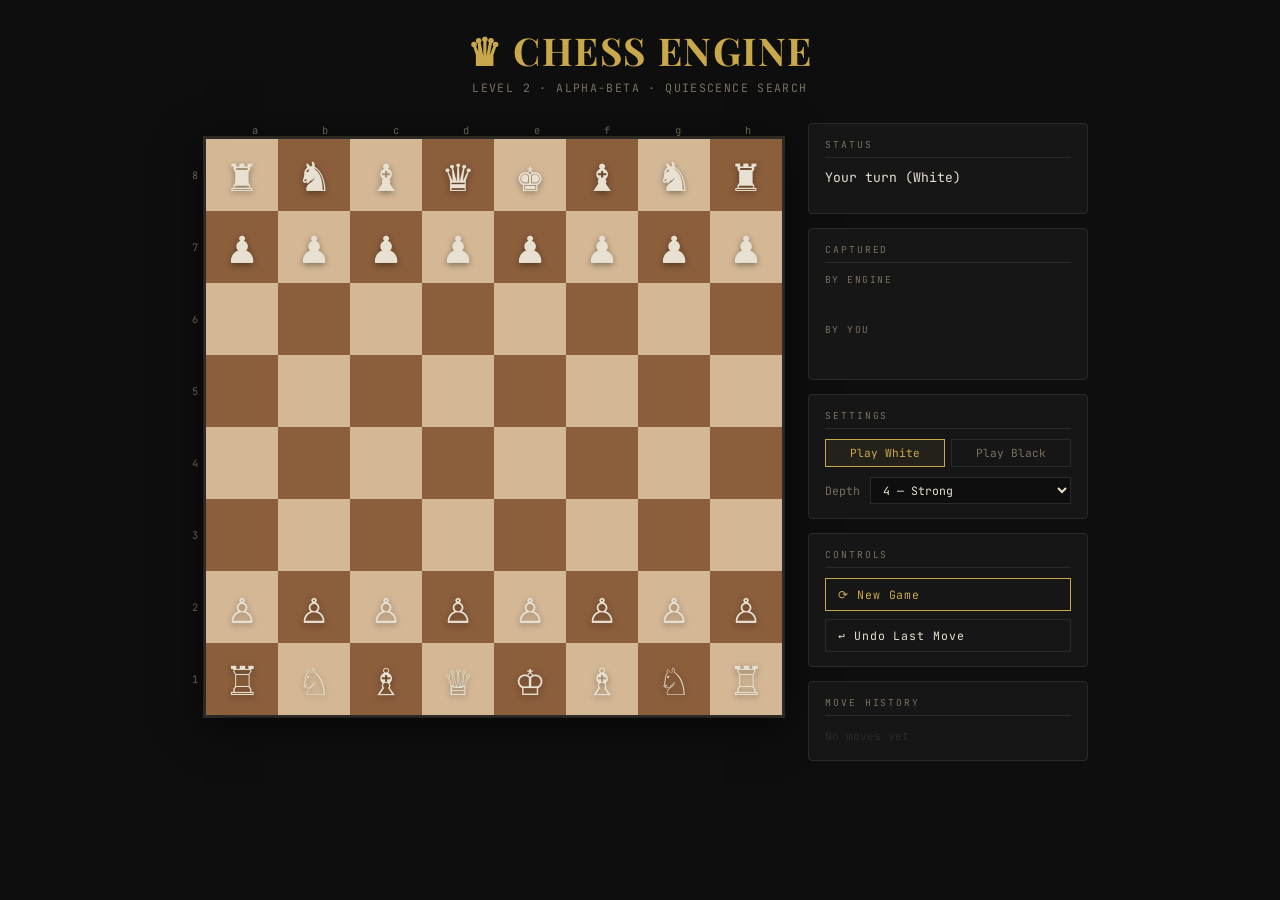
==== index.html @ 5b338d49 "Rename ALphaBoard(html) to index.html To deploy using github, its not an original index.html" ====
<!DOCTYPE html>
<html lang="en">
<head>
<meta charset="UTF-8">
<meta name="viewport" content="width=device-width, initial-scale=1.0">
<title>Chess Engine</title>
<link href="https://fonts.googleapis.com/css2?family=Playfair+Display:wght@400;700&family=JetBrains+Mono:wght@400;500&display=swap" rel="stylesheet">
<style>
  :root {
    --bg: #0e0e0e;
    --surface: #161616;
    --border: #2a2a2a;
    --light-sq: #d4b896;
    --dark-sq: #8b5e3c;
    --highlight: #f0c040;
    --highlight-move: rgba(240,192,64,0.35);
    --legal: rgba(240,192,64,0.22);
    --check: rgba(220,50,50,0.55);
    --accent: #c9a84c;
    --text: #e8e0d0;
    --text-muted: #7a7060;
    --white-piece: #f5f0e8;
    --black-piece: #1a1a1a;
    --engine-thinking: #3a5a3a;
  }

  * { box-sizing: border-box; margin: 0; padding: 0; }

  body {
    background: var(--bg);
    color: var(--text);
    font-family: 'JetBrains Mono', monospace;
    min-height: 100vh;
    display: flex;
    flex-direction: column;
    align-items: center;
    justify-content: flex-start;
    padding: 24px 16px 40px;
  }

  header {
    text-align: center;
    margin-bottom: 28px;
  }

  header h1 {
    font-family: 'Playfair Display', serif;
    font-size: clamp(1.6rem, 4vw, 2.4rem);
    font-weight: 700;
    letter-spacing: 0.04em;
    color: var(--accent);
    text-transform: uppercase;
  }

  header p {
    font-size: 0.72rem;
    color: var(--text-muted);
    letter-spacing: 0.12em;
    margin-top: 4px;
  }

  .game-wrapper {
    display: flex;
    gap: 24px;
    align-items: flex-start;
    flex-wrap: wrap;
    justify-content: center;
    width: 100%;
    max-width: 900px;
  }

  /* ── Board ── */
  .board-container {
    display: flex;
    flex-direction: column;
    align-items: center;
    gap: 0;
  }

  .coords-row {
    display: flex;
    width: 100%;
    padding-left: 28px;
  }

  .coord-file {
    flex: 1;
    text-align: center;
    font-size: 0.65rem;
    color: var(--text-muted);
    letter-spacing: 0.1em;
  }

  .board-and-ranks {
    display: flex;
    gap: 6px;
    align-items: center;
  }

  .coords-col {
    display: flex;
    flex-direction: column;
    gap: 0;
  }

  .coord-rank {
    font-size: 0.65rem;
    color: var(--text-muted);
    display: flex;
    align-items: center;
    justify-content: center;
  }

  #board {
    display: grid;
    grid-template-columns: repeat(8, 1fr);
    border: 2px solid var(--border);
    box-shadow: 0 8px 40px rgba(0,0,0,0.6), 0 0 0 1px #3a3020;
  }

  .sq {
    width: clamp(52px, 9vw, 72px);
    height: clamp(52px, 9vw, 72px);
    display: flex;
    align-items: center;
    justify-content: center;
    cursor: pointer;
    position: relative;
    transition: filter 0.1s;
    user-select: none;
  }

  .sq.light { background: var(--light-sq); }
  .sq.dark  { background: var(--dark-sq); }

  .sq.selected {
    outline: 3px solid var(--highlight);
    outline-offset: -3px;
    z-index: 2;
  }

  .sq.legal-target::after {
    content: '';
    position: absolute;
    width: 34%;
    height: 34%;
    border-radius: 50%;
    background: var(--legal);
    border: 2px solid rgba(240,192,64,0.5);
    pointer-events: none;
  }

  .sq.legal-capture::after {
    content: '';
    position: absolute;
    inset: 0;
    border: 4px solid rgba(240,192,64,0.55);
    border-radius: 0;
    pointer-events: none;
  }

  .sq.last-from, .sq.last-to {
    background-color: var(--highlight-move) !important;
  }

  .sq.in-check {
    background: var(--check) !important;
  }

  .piece {
    font-size: clamp(30px, 5.5vw, 46px);
    line-height: 1;
    pointer-events: none;
    z-index: 1;
    filter: drop-shadow(0 2px 3px rgba(0,0,0,0.4));
    transition: transform 0.12s ease;
  }

  .sq:hover .piece {
    transform: scale(1.08);
  }

  /* ── Sidebar ── */
  .sidebar {
    display: flex;
    flex-direction: column;
    gap: 14px;
    min-width: 220px;
    max-width: 280px;
    flex: 1;
  }

  .panel {
    background: var(--surface);
    border: 1px solid var(--border);
    border-radius: 4px;
    padding: 14px 16px;
  }

  .panel-title {
    font-size: 0.6rem;
    letter-spacing: 0.2em;
    text-transform: uppercase;
    color: var(--text-muted);
    margin-bottom: 10px;
    padding-bottom: 6px;
    border-bottom: 1px solid var(--border);
  }

  /* Status */
  #status-text {
    font-size: 0.82rem;
    line-height: 1.5;
    color: var(--text);
    min-height: 2.4em;
  }

  #status-text.thinking {
    color: #7acc7a;
    animation: pulse 1.2s ease-in-out infinite;
  }

  @keyframes pulse {
    0%, 100% { opacity: 1; }
    50% { opacity: 0.5; }
  }

  /* Controls */
  .controls {
    display: flex;
    flex-direction: column;
    gap: 8px;
  }

  .btn {
    background: transparent;
    border: 1px solid var(--border);
    color: var(--text);
    font-family: 'JetBrains Mono', monospace;
    font-size: 0.72rem;
    letter-spacing: 0.08em;
    padding: 8px 12px;
    cursor: pointer;
    transition: all 0.15s;
    text-align: left;
  }

  .btn:hover {
    border-color: var(--accent);
    color: var(--accent);
    background: rgba(201,168,76,0.06);
  }

  .btn.primary {
    border-color: var(--accent);
    color: var(--accent);
  }

  .btn.primary:hover {
    background: rgba(201,168,76,0.15);
  }

  .btn:disabled {
    opacity: 0.35;
    cursor: not-allowed;
  }

  /* Depth selector */
  .depth-row {
    display: flex;
    align-items: center;
    gap: 10px;
    font-size: 0.72rem;
    color: var(--text-muted);
  }

  .depth-row select {
    background: var(--bg);
    border: 1px solid var(--border);
    color: var(--text);
    font-family: 'JetBrains Mono', monospace;
    font-size: 0.72rem;
    padding: 4px 8px;
    cursor: pointer;
    flex: 1;
  }

  /* Side selector */
  .side-row {
    display: flex;
    gap: 6px;
  }

  .side-btn {
    flex: 1;
    background: transparent;
    border: 1px solid var(--border);
    color: var(--text-muted);
    font-family: 'JetBrains Mono', monospace;
    font-size: 0.7rem;
    padding: 6px;
    cursor: pointer;
    transition: all 0.15s;
  }

  .side-btn.active {
    border-color: var(--accent);
    color: var(--accent);
    background: rgba(201,168,76,0.08);
  }

  /* Move history */
  #move-history {
    max-height: 200px;
    overflow-y: auto;
    font-size: 0.72rem;
    line-height: 1.8;
    color: var(--text-muted);
    scrollbar-width: thin;
    scrollbar-color: var(--border) transparent;
  }

  #move-history::-webkit-scrollbar { width: 4px; }
  #move-history::-webkit-scrollbar-thumb { background: var(--border); }

  .move-pair {
    display: grid;
    grid-template-columns: 28px 1fr 1fr;
    gap: 4px;
  }

  .move-num { color: var(--border); }
  .move-cell { color: var(--text); }
  .move-cell.engine { color: var(--accent); }

  /* Captured pieces */
  #captured-white, #captured-black {
    font-size: 1.2rem;
    min-height: 1.6rem;
    letter-spacing: 2px;
    line-height: 1;
  }

  .cap-label {
    font-size: 0.6rem;
    color: var(--text-muted);
    letter-spacing: 0.15em;
    margin-bottom: 3px;
  }

  /* Engine thinking progress bar */
  #thinking-bar {
    height: 2px;
    background: var(--border);
    margin-top: 8px;
    overflow: hidden;
    border-radius: 1px;
    display: none;
  }

  #thinking-bar.active {
    display: block;
  }

  #thinking-bar-fill {
    height: 100%;
    background: var(--accent);
    width: 0%;
    transition: width 0.3s ease;
    animation: sweep 2s ease-in-out infinite;
  }

  @keyframes sweep {
    0%   { width: 0%; margin-left: 0%; }
    50%  { width: 60%; margin-left: 20%; }
    100% { width: 0%; margin-left: 100%; }
  }

  /* Result overlay */
  #result-overlay {
    display: none;
    position: fixed;
    inset: 0;
    background: rgba(0,0,0,0.75);
    z-index: 100;
    align-items: center;
    justify-content: center;
  }

  #result-overlay.show {
    display: flex;
  }

  .result-box {
    background: var(--surface);
    border: 1px solid var(--accent);
    padding: 40px 48px;
    text-align: center;
    box-shadow: 0 0 80px rgba(201,168,76,0.2);
  }

  .result-box h2 {
    font-family: 'Playfair Display', serif;
    font-size: 2rem;
    color: var(--accent);
    margin-bottom: 8px;
  }

  .result-box p {
    font-size: 0.8rem;
    color: var(--text-muted);
    margin-bottom: 24px;
  }

  /* Promotion modal */
  #promo-modal {
    display: none;
    position: fixed;
    inset: 0;
    background: rgba(0,0,0,0.7);
    z-index: 200;
    align-items: center;
    justify-content: center;
  }

  #promo-modal.show { display: flex; }

  .promo-box {
    background: var(--surface);
    border: 1px solid var(--border);
    padding: 24px;
    text-align: center;
  }

  .promo-box p {
    font-size: 0.72rem;
    color: var(--text-muted);
    letter-spacing: 0.1em;
    margin-bottom: 16px;
  }

  .promo-pieces {
    display: flex;
    gap: 8px;
    justify-content: center;
  }

  .promo-btn {
    width: 64px;
    height: 64px;
    background: var(--bg);
    border: 1px solid var(--border);
    font-size: 2.4rem;
    cursor: pointer;
    display: flex;
    align-items: center;
    justify-content: center;
    transition: all 0.15s;
  }

  .promo-btn:hover {
    border-color: var(--accent);
    background: rgba(201,168,76,0.1);
  }

  @media (max-width: 700px) {
    .game-wrapper { flex-direction: column; align-items: center; }
    .sidebar { max-width: 100%; width: 100%; }
  }
</style>
</head>
<body>

<header>
  <h1>♛ Chess Engine</h1>
  <p>LEVEL 2 · ALPHA-BETA · QUIESCENCE SEARCH</p>
</header>

<div class="game-wrapper">
  <!-- Board -->
  <div class="board-container">
    <div class="coords-row" id="file-coords"></div>
    <div class="board-and-ranks">
      <div class="coords-col" id="rank-coords"></div>
      <div id="board"></div>
    </div>
    <div id="thinking-bar"><div id="thinking-bar-fill"></div></div>
  </div>

  <!-- Sidebar -->
  <div class="sidebar">

    <!-- Status -->
    <div class="panel">
      <div class="panel-title">Status</div>
      <div id="status-text">Your turn — play as White</div>
    </div>

    <!-- Captured pieces -->
    <div class="panel">
      <div class="panel-title">Captured</div>
      <div class="cap-label">BY ENGINE</div>
      <div id="captured-black"></div>
      <div class="cap-label" style="margin-top:8px">BY YOU</div>
      <div id="captured-white"></div>
    </div>

    <!-- Controls -->
    <div class="panel">
      <div class="panel-title">Settings</div>
      <div class="side-row" style="margin-bottom:10px">
        <button class="side-btn active" id="btn-play-white" onclick="setSide('white')">Play White</button>
        <button class="side-btn" id="btn-play-black" onclick="setSide('black')">Play Black</button>
      </div>
      <div class="depth-row">
        <span>Depth</span>
        <select id="depth-select">
          <option value="2">2 — Fast</option>
          <option value="3">3 — Medium</option>
          <option value="4" selected>4 — Strong</option>
          <option value="5">5 — Hard</option>
        </select>
      </div>
    </div>

    <div class="panel">
      <div class="panel-title">Controls</div>
      <div class="controls">
        <button class="btn primary" onclick="newGame()">⟳ New Game</button>
        <button class="btn" id="undo-btn" onclick="undoMove()">↩ Undo Last Move</button>
      </div>
    </div>

    <!-- Move history -->
    <div class="panel">
      <div class="panel-title">Move History</div>
      <div id="move-history"><span style="color:var(--border);font-size:0.7rem">No moves yet</span></div>
    </div>

  </div>
</div>

<!-- Result overlay -->
<div id="result-overlay">
  <div class="result-box">
    <h2 id="result-title">Game Over</h2>
    <p id="result-subtitle"></p>
    <button class="btn primary" onclick="newGame(); document.getElementById('result-overlay').classList.remove('show')">Play Again</button>
  </div>
</div>

<!-- Promotion modal -->
<div id="promo-modal">
  <div class="promo-box">
    <p>CHOOSE PROMOTION PIECE</p>
    <div class="promo-pieces" id="promo-choices"></div>
  </div>
</div>

<script>
// ════════════════════════════════════════════════════════
// CHESS ENGINE — Full implementation in JavaScript
// Mirrors the Python engine's logic
// ════════════════════════════════════════════════════════

const WHITE = 'white', BLACK = 'black', EMPTY = '.';
const WK=1, WQ=2, BK=4, BQ=8;

const PIECE_VAL = {P:100,N:320,B:330,R:500,Q:900,K:20000,
                   p:100,n:320,b:330,r:500,q:900,k:20000,'.':0};

// Piece-square tables (rank-8-first, same as Python)
const PST_P=[0,0,0,0,0,0,0,0,50,50,50,50,50,50,50,50,10,10,20,30,30,20,10,10,5,5,10,25,25,10,5,5,0,0,0,20,20,0,0,0,5,-5,-10,0,0,-10,-5,5,5,10,10,-20,-20,10,10,5,0,0,0,0,0,0,0,0];
const PST_N=[-50,-40,-30,-30,-30,-30,-40,-50,-40,-20,0,0,0,0,-20,-40,-30,0,10,15,15,10,0,-30,-30,5,15,20,20,15,5,-30,-30,0,15,20,20,15,0,-30,-30,5,10,15,15,10,5,-30,-40,-20,0,5,5,0,-20,-40,-50,-40,-30,-30,-30,-30,-40,-50];
const PST_B=[-20,-10,-10,-10,-10,-10,-10,-20,-10,0,0,0,0,0,0,-10,-10,0,5,10,10,5,0,-10,-10,5,5,10,10,5,5,-10,-10,0,10,10,10,10,0,-10,-10,10,10,10,10,10,10,-10,-10,5,0,0,0,0,5,-10,-20,-10,-10,-10,-10,-10,-10,-20];
const PST_R=[0,0,0,0,0,0,0,0,5,10,10,10,10,10,10,5,-5,0,0,0,0,0,0,-5,-5,0,0,0,0,0,0,-5,-5,0,0,0,0,0,0,-5,-5,0,0,0,0,0,0,-5,-5,0,0,0,0,0,0,-5,0,0,0,5,5,0,0,0];
const PST_Q=[-20,-10,-10,-5,-5,-10,-10,-20,-10,0,0,0,0,0,0,-10,-10,0,5,5,5,5,0,-10,-5,0,5,5,5,5,0,-5,0,0,5,5,5,5,0,-5,-10,5,5,5,5,5,0,-10,-10,0,5,0,0,0,0,-10,-20,-10,-10,-5,-5,-10,-10,-20];
const PST_K=[-30,-40,-40,-50,-50,-40,-40,-30,-30,-40,-40,-50,-50,-40,-40,-30,-30,-40,-40,-50,-50,-40,-40,-30,-30,-40,-40,-50,-50,-40,-40,-30,-20,-30,-30,-40,-40,-30,-30,-20,-10,-20,-20,-20,-20,-20,-20,-10,20,20,0,0,0,0,20,20,20,30,10,0,0,10,30,20];
const PST_MAP = {P:PST_P,N:PST_N,B:PST_B,R:PST_R,Q:PST_Q,K:PST_K};

const UNICODE = {
  P:'♙',N:'♘',B:'♗',R:'♖',Q:'♕',K:'♔',
  p:'♟',n:'♞',b:'♝',r:'♜',q:'♛',k:'♚','.':''
};

// ── Board state ──
let board = null; // {squares, side, castling, ep, halfmove, fullmove}
let selected = null;
let legalMovesCache = [];
let lastFrom = -1, lastTo = -1;
let humanSide = WHITE;
let engineThinking = false;
let pendingPromo = null; // {from, to}
let moveHistory = []; // [{uci, piece, isEngine}]
let capturedByEngine = [], capturedByHuman = [];
let undoStack = []; // snapshots

// ── Helpers ──
const fileOf = sq => sq % 8;
const rankOf = sq => Math.floor(sq / 8);
const sqIdx = (f, r) => r * 8 + f;
const isUpper = c => c >= 'A' && c <= 'Z';
const isLower = c => c >= 'a' && c <= 'z';
const isPiece = c => c !== EMPTY;
const opponent = side => side === WHITE ? BLACK : WHITE;

function friendlyPiece(sq, side) {
  const c = board.squares[sq];
  return side === WHITE ? isUpper(c) : isLower(c);
}
function enemyPiece(sq, side) {
  const c = board.squares[sq];
  return side === WHITE ? isLower(c) : isUpper(c);
}

const STARTING_FEN = 'rnbqkbnr/pppppppp/8/8/8/8/PPPPPPPP/RNBQKBNR w KQkq - 0 1';

function parseFen(fen) {
  const parts = fen.split(' ');
  const squares = Array(64).fill(EMPTY);
  const ranks = parts[0].split('/');
  for (let ri = 0; ri < 8; ri++) {
    let fi = 0;
    for (const ch of ranks[ri]) {
      if ('12345678'.includes(ch)) fi += +ch;
      else { squares[(7 - ri) * 8 + fi] = ch; fi++; }
    }
  }
  const side = parts[1] === 'w' ? WHITE : BLACK;
  let castling = 0;
  if (parts[2].includes('K')) castling |= WK;
  if (parts[2].includes('Q')) castling |= WQ;
  if (parts[2].includes('k')) castling |= BK;
  if (parts[2].includes('q')) castling |= BQ;
  const epStr = parts[3];
  let ep = null;
  if (epStr !== '-') ep = (parseInt(epStr[1]) - 1) * 8 + epStr.charCodeAt(0) - 97;
  return {
    squares, side, castling, ep,
    halfmove: parseInt(parts[4] || 0),
    fullmove: parseInt(parts[5] || 1)
  };
}

function cloneBoard(b) {
  return {
    squares: [...b.squares], side: b.side,
    castling: b.castling, ep: b.ep,
    halfmove: b.halfmove, fullmove: b.fullmove
  };
}

// ── Direction helpers ──
const KNIGHT_D = [[-2,-1],[-2,1],[-1,-2],[-1,2],[1,-2],[1,2],[2,-1],[2,1]];
const BISH_D   = [[-1,-1],[-1,1],[1,-1],[1,1]];
const ROOK_D   = [[-1,0],[1,0],[0,-1],[0,1]];
const QUEEN_D  = [...BISH_D, ...ROOK_D];
const KING_D   = QUEEN_D;

function step(sq, df, dr) {
  const f = fileOf(sq) + df, r = rankOf(sq) + dr;
  if (f < 0 || f > 7 || r < 0 || r > 7) return -1;
  return r * 8 + f;
}

// ── Attack detection ──
function isAttacked(b, target, bySide) {
  // Pawns
  const pc = bySide === WHITE ? 'P' : 'p';
  const dr = bySide === WHITE ? -1 : 1;
  for (const df of [-1,1]) { const s = step(target,df,dr); if (s>=0 && b.squares[s]===pc) return true; }
  // Knights
  const nc = bySide === WHITE ? 'N' : 'n';
  for (const [df,dr] of KNIGHT_D) { const s = step(target,df,dr); if (s>=0 && b.squares[s]===nc) return true; }
  // Bishop/Queen
  const bq = bySide === WHITE ? new Set(['B','Q']) : new Set(['b','q']);
  for (const [df,dr] of BISH_D) {
    let s = target;
    while (true) { s = step(s,df,dr); if (s<0) break; const c=b.squares[s]; if (c!==EMPTY){if(bq.has(c))return true;break;} }
  }
  // Rook/Queen
  const rq = bySide === WHITE ? new Set(['R','Q']) : new Set(['r','q']);
  for (const [df,dr] of ROOK_D) {
    let s = target;
    while (true) { s = step(s,df,dr); if (s<0) break; const c=b.squares[s]; if (c!==EMPTY){if(rq.has(c))return true;break;} }
  }
  // King
  const kc = bySide === WHITE ? 'K' : 'k';
  for (const [df,dr] of KING_D) { const s = step(target,df,dr); if (s>=0 && b.squares[s]===kc) return true; }
  return false;
}

function findKing(b, side) {
  const k = side === WHITE ? 'K' : 'k';
  return b.squares.indexOf(k);
}

function inCheck(b, side) {
  return isAttacked(b, findKing(b, side), opponent(side));
}

// ── Move generation ──
function genPseudoLegal(b) {
  const moves = [];
  const side = b.side;

  for (let from = 0; from < 64; from++) {
    const pc = b.squares[from];
    if (pc === EMPTY) continue;
    if (side === WHITE && !isUpper(pc)) continue;
    if (side === BLACK && !isLower(pc)) continue;

    const up = pc.toUpperCase();

    if (up === 'P') {
      const dr = side === WHITE ? 1 : -1;
      const startRank = side === WHITE ? 1 : 6;
      const promoRank = side === WHITE ? 7 : 0;

      // Forward
      const one = step(from, 0, dr);
      if (one >= 0 && b.squares[one] === EMPTY) {
        if (rankOf(one) === promoRank) { for (const p of ['Q','R','B','N']) moves.push({from,to:one,promo:p}); }
        else { moves.push({from,to:one}); }
        if (rankOf(from) === startRank) {
          const two = step(one, 0, dr);
          if (two >= 0 && b.squares[two] === EMPTY) moves.push({from,to:two});
        }
      }
      // Captures
      for (const df of [-1,1]) {
        const cap = step(from, df, dr);
        if (cap < 0) continue;
        if (enemyPiece(cap, side) && b.squares[cap]!==EMPTY) {
          if (rankOf(cap)===promoRank) { for (const p of ['Q','R','B','N']) moves.push({from,to:cap,promo:p}); }
          else moves.push({from,to:cap});
        } else if (b.ep === cap) moves.push({from,to:cap,ep:true});
      }
    } else if (up === 'N') {
      for (const [df,dr] of KNIGHT_D) { const to = step(from,df,dr); if (to>=0 && !friendlyPiece(to,side)) moves.push({from,to}); }
    } else if (up === 'B') {
      for (const [df,dr] of BISH_D) { let s=from; while(true){s=step(s,df,dr);if(s<0)break;if(friendlyPiece(s,side))break;moves.push({from,to:s});if(enemyPiece(s,side)&&b.squares[s]!==EMPTY)break;} }
    } else if (up === 'R') {
      for (const [df,dr] of ROOK_D) { let s=from; while(true){s=step(s,df,dr);if(s<0)break;if(friendlyPiece(s,side))break;moves.push({from,to:s});if(enemyPiece(s,side)&&b.squares[s]!==EMPTY)break;} }
    } else if (up === 'Q') {
      for (const [df,dr] of QUEEN_D) { let s=from; while(true){s=step(s,df,dr);if(s<0)break;if(friendlyPiece(s,side))break;moves.push({from,to:s});if(enemyPiece(s,side)&&b.squares[s]!==EMPTY)break;} }
    } else if (up === 'K') {
      for (const [df,dr] of KING_D) { const to=step(from,df,dr); if(to>=0&&!friendlyPiece(to,side)) moves.push({from,to}); }
      // Castling
      const opp = opponent(side);
      if (!isAttacked(b, from, opp)) {
        if (side===WHITE) {
          if ((b.castling&WK)&&b.squares[sqIdx(5,0)]===EMPTY&&b.squares[sqIdx(6,0)]===EMPTY&&!isAttacked(b,sqIdx(5,0),opp)&&!isAttacked(b,sqIdx(6,0),opp)) moves.push({from,to:sqIdx(6,0),castling:true});
          if ((b.castling&WQ)&&b.squares[sqIdx(3,0)]===EMPTY&&b.squares[sqIdx(2,0)]===EMPTY&&b.squares[sqIdx(1,0)]===EMPTY&&!isAttacked(b,sqIdx(3,0),opp)&&!isAttacked(b,sqIdx(2,0),opp)) moves.push({from,to:sqIdx(2,0),castling:true});
        } else {
          if ((b.castling&BK)&&b.squares[sqIdx(5,7)]===EMPTY&&b.squares[sqIdx(6,7)]===EMPTY&&!isAttacked(b,sqIdx(5,7),opp)&&!isAttacked(b,sqIdx(6,7),opp)) moves.push({from,to:sqIdx(6,7),castling:true});
          if ((b.castling&BQ)&&b.squares[sqIdx(3,7)]===EMPTY&&b.squares[sqIdx(2,7)]===EMPTY&&b.squares[sqIdx(1,7)]===EMPTY&&!isAttacked(b,sqIdx(3,7),opp)&&!isAttacked(b,sqIdx(2,7),opp)) moves.push({from,to:sqIdx(2,7),castling:true});
        }
      }
    }
  }
  return moves;
}

function makeMove(b, mv) {
  const nb = cloneBoard(b);
  const pc = nb.squares[mv.from];
  const up = pc.toUpperCase();
  let captured = nb.squares[mv.to];

  // En passant capture
  if (mv.ep) {
    const capSq = nb.side===WHITE ? mv.to-8 : mv.to+8;
    captured = nb.squares[capSq];
    nb.squares[capSq] = EMPTY;
  }

  // Castling rook
  if (mv.castling) {
    if (mv.to===sqIdx(6,0)){nb.squares[sqIdx(5,0)]='R';nb.squares[sqIdx(7,0)]=EMPTY;}
    else if(mv.to===sqIdx(2,0)){nb.squares[sqIdx(3,0)]='R';nb.squares[sqIdx(0,0)]=EMPTY;}
    else if(mv.to===sqIdx(6,7)){nb.squares[sqIdx(5,7)]='r';nb.squares[sqIdx(7,7)]=EMPTY;}
    else if(mv.to===sqIdx(2,7)){nb.squares[sqIdx(3,7)]='r';nb.squares[sqIdx(0,7)]=EMPTY;}
  }

  // Place piece
  let dest = mv.promo ? (nb.side===WHITE ? mv.promo : mv.promo.toLowerCase()) : pc;
  nb.squares[mv.to] = dest;
  nb.squares[mv.from] = EMPTY;

  // En passant target
  nb.ep = null;
  if (up==='P' && Math.abs(rankOf(mv.to)-rankOf(mv.from))===2) {
    nb.ep = sqIdx(fileOf(mv.from), (rankOf(mv.from)+rankOf(mv.to))>>1);
  }

  // Castling rights
  if (mv.from===sqIdx(4,0)||mv.to===sqIdx(4,0)) { nb.castling &= ~(WK|WQ); }
  if (mv.from===sqIdx(4,7)||mv.to===sqIdx(4,7)) { nb.castling &= ~(BK|BQ); }
  if (mv.from===sqIdx(7,0)||mv.to===sqIdx(7,0)) nb.castling &= ~WK;
  if (mv.from===sqIdx(0,0)||mv.to===sqIdx(0,0)) nb.castling &= ~WQ;
  if (mv.from===sqIdx(7,7)||mv.to===sqIdx(7,7)) nb.castling &= ~BK;
  if (mv.from===sqIdx(0,7)||mv.to===sqIdx(0,7)) nb.castling &= ~BQ;

  // Halfmove
  nb.halfmove = (up==='P'||captured!==EMPTY) ? 0 : nb.halfmove+1;
  if (nb.side===BLACK) nb.fullmove++;
  nb.side = opponent(nb.side);

  return { board: nb, captured };
}

function genLegal(b) {
  return genPseudoLegal(b).filter(mv => {
    const {board:nb} = makeMove(b, mv);
    return !inCheck(nb, b.side);
  });
}

function genCaptures(b) {
  return genLegal(b).filter(mv => b.squares[mv.to]!==EMPTY || mv.ep);
}

// ── Evaluation ──
function pstScore(pc, idx) {
  const up = pc.toUpperCase();
  const tbl = PST_MAP[up];
  if (!tbl) return 0;
  const rank = rankOf(idx), file = fileOf(idx);
  const ti = isUpper(pc) ? (7-rank)*8+file : rank*8+file;
  return tbl[ti];
}

function evaluate(b) {
  let score = 0;
  for (let i = 0; i < 64; i++) {
    const pc = b.squares[i];
    if (pc===EMPTY) continue;
    const v = PIECE_VAL[pc] + pstScore(pc, i);
    score += isUpper(pc) ? v : -v;
  }
  // Mobility
  const mob = genLegal(b).length * 5;
  score += b.side === WHITE ? mob : -mob;
  return score;
}

// ── Search ──
const INF = 1_000_000;

function mvvLva(b, mv) {
  if (mv.promo) return 20000 + PIECE_VAL[mv.promo];
  const victim = mv.ep ? (b.side===WHITE?'p':'P') : b.squares[mv.to];
  if (victim===EMPTY) return 0;
  return PIECE_VAL[victim.toUpperCase()]*10 - PIECE_VAL[b.squares[mv.from].toUpperCase()];
}

function orderMoves(b, moves) {
  return [...moves].sort((a,z) => mvvLva(b,z) - mvvLva(b,a));
}

function quiescence(b, alpha, beta) {
  const standPat = evaluate(b);
  if (standPat >= beta) return beta;
  if (standPat > alpha) alpha = standPat;
  for (const mv of orderMoves(b, genCaptures(b))) {
    const {board:nb} = makeMove(b, mv);
    const score = -quiescence(nb, -beta, -alpha);
    if (score >= beta) return beta;
    if (score > alpha) alpha = score;
  }
  return alpha;
}

function alphaBeta(b, depth, alpha, beta, maximizing) {
  if (depth === 0) return quiescence(b, alpha, beta);
  const legal = genLegal(b);
  if (!legal.length) {
    if (inCheck(b, b.side)) return maximizing ? -INF+(100-depth) : INF-(100-depth);
    return 0;
  }
  const ordered = orderMoves(b, legal);
  if (maximizing) {
    let best = -INF;
    for (const mv of ordered) {
      const {board:nb} = makeMove(b, mv);
      const s = alphaBeta(nb, depth-1, alpha, beta, false);
      best = Math.max(best, s);
      alpha = Math.max(alpha, best);
      if (alpha >= beta) break;
    }
    return best;
  } else {
    let best = INF;
    for (const mv of ordered) {
      const {board:nb} = makeMove(b, mv);
      const s = alphaBeta(nb, depth-1, alpha, beta, true);
      best = Math.min(best, s);
      beta = Math.min(beta, best);
      if (beta <= alpha) break;
    }
    return best;
  }
}

function findBestMove(b, maxDepth) {
  const legal = genLegal(b);
  if (!legal.length) return null;
  const maximizing = b.side === WHITE;
  let bestMove = null;

  for (let depth = 1; depth <= maxDepth; depth++) {
    let bestScore = maximizing ? -INF : INF;
    let current = null;
    for (const mv of orderMoves(b, legal)) {
      const {board:nb} = makeMove(b, mv);
      const s = alphaBeta(nb, depth-1, -INF, INF, !maximizing);
      if (maximizing ? s > bestScore : s < bestScore) {
        bestScore = s;
        current = mv;
      }
    }
    if (current) bestMove = current;
  }
  return bestMove;
}

// ── UI ──
function buildBoard() {
  const boardEl = document.getElementById('board');
  boardEl.innerHTML = '';
  for (let visual = 0; visual < 64; visual++) {
    const sq = humanSide === WHITE
      ? (7 - Math.floor(visual/8))*8 + (visual%8)
      : Math.floor(visual/8)*8 + (7 - visual%8);
    const div = document.createElement('div');
    div.className = 'sq ' + (((Math.floor(visual/8)+(visual%8))%2===0)?'dark':'light');
    div.dataset.sq = sq;
    div.addEventListener('click', () => onSquareClick(sq));
    boardEl.appendChild(div);
  }

  // File coords
  const fileRow = document.getElementById('file-coords');
  fileRow.innerHTML = '';
  const files = humanSide === WHITE ? 'abcdefgh' : 'hgfedcba';
  for (const f of files) {
    const d = document.createElement('div');
    d.className = 'coord-file';
    d.textContent = f;
    fileRow.appendChild(d);
  }

  // Rank coords
  const rankCol = document.getElementById('rank-coords');
  rankCol.innerHTML = '';
  const sqEl = document.querySelector('.sq');
  const sqH = sqEl ? sqEl.offsetHeight : 60;
  for (let i = 0; i < 8; i++) {
    const r = humanSide === WHITE ? 8-i : i+1;
    const d = document.createElement('div');
    d.className = 'coord-rank';
    d.style.height = sqH+'px';
    d.textContent = r;
    rankCol.appendChild(d);
  }
}

function renderBoard() {
  document.querySelectorAll('.sq').forEach(el => {
    const sq = +el.dataset.sq;
    const pc = board.squares[sq];
    // Classes
    el.className = 'sq ' + (((rankOf(sq)+(fileOf(sq)))%2===0)?'dark':'light');
    if (sq === selected) el.classList.add('selected');
    if (sq === lastFrom) el.classList.add('last-from');
    if (sq === lastTo) el.classList.add('last-to');
    // Check highlight
    if (pc === (board.side===WHITE?'K':'k') && inCheck(board, board.side)) el.classList.add('in-check');
    // Legal move dots
    if (selected !== null) {
      const isTarget = legalMovesCache.some(m => m.from===selected && m.to===sq);
      if (isTarget) {
        el.classList.add(board.squares[sq]!==EMPTY ? 'legal-capture' : 'legal-target');
      }
    }
    // Piece
    el.innerHTML = pc !== EMPTY ? `<span class="piece">${UNICODE[pc]}</span>` : '';
  });
}

function onSquareClick(sq) {
  if (engineThinking) return;
  if (board.side !== humanSide) return;

  const pc = board.squares[sq];

  // If a square was already selected
  if (selected !== null) {
    const mv = legalMovesCache.find(m => m.from===selected && m.to===sq);
    if (mv) {
      // Promotion?
      if (mv.promo) {
        showPromoModal(selected, sq);
        return;
      }
      applyHumanMove(mv);
      return;
    }
    // Re-select own piece
    if (pc !== EMPTY && friendlyPiece(sq, humanSide)) {
      selected = sq;
      legalMovesCache = genLegal(board);
      renderBoard();
      return;
    }
    selected = null;
    renderBoard();
    return;
  }

  // First click
  if (pc !== EMPTY && friendlyPiece(sq, humanSide)) {
    selected = sq;
    legalMovesCache = genLegal(board);
    renderBoard();
  }
}

function applyHumanMove(mv) {
  undoStack.push({ board: cloneBoard(board), captures: [...capturedByEngine, ...capturedByHuman].length });
  const { board: nb, captured } = makeMove(board, mv);
  if (captured && captured !== EMPTY) capturedByHuman.push(captured);
  board = nb;
  lastFrom = mv.from; lastTo = mv.to;
  selected = null;
  legalMovesCache = [];
  addMoveHistory(mv, false);
  renderBoard();
  updateStatus();
  checkGameOver();
  if (!isGameOver()) setTimeout(doEngineMove, 80);
}

function showPromoModal(from, to) {
  pendingPromo = {from, to};
  const choices = document.getElementById('promo-choices');
  choices.innerHTML = '';
  const pieces = humanSide === WHITE ? ['Q','R','B','N'] : ['q','r','b','n'];
  const display = ['Q','R','B','N'];
  for (let i = 0; i < 4; i++) {
    const btn = document.createElement('button');
    btn.className = 'promo-btn';
    btn.textContent = UNICODE[pieces[i]];
    btn.onclick = () => {
      document.getElementById('promo-modal').classList.remove('show');
      const mv = legalMovesCache.find(m => m.from===pendingPromo.from && m.to===pendingPromo.to && m.promo===display[i]);
      if (mv) applyHumanMove(mv);
      pendingPromo = null;
    };
    choices.appendChild(btn);
  }
  document.getElementById('promo-modal').classList.add('show');
}

function doEngineMove() {
  if (board.side === humanSide) return;
  const legal = genLegal(board);
  if (!legal.length) return;

  engineThinking = true;
  const bar = document.getElementById('thinking-bar');
  bar.classList.add('active');
  setStatus('Engine is thinking...', true);

  setTimeout(() => {
    const depth = parseInt(document.getElementById('depth-select').value);
    const mv = findBestMove(board, depth);
    engineThinking = false;
    bar.classList.remove('active');

    if (mv) {
      const { board: nb, captured } = makeMove(board, mv);
      if (captured && captured !== EMPTY) capturedByEngine.push(captured);
      board = nb;
      lastFrom = mv.from; lastTo = mv.to;
      addMoveHistory(mv, true);
      renderBoard();
      updateStatus();
      checkGameOver();
      updateCaptured();
    }
  }, 30);
}

function addMoveHistory(mv, isEngine) {
  const uci = sqToAlg(mv.from) + sqToAlg(mv.to) + (mv.promo||'');
  moveHistory.push({uci, isEngine});
  renderHistory();
}

function sqToAlg(sq) {
  return String.fromCharCode(97+fileOf(sq)) + (rankOf(sq)+1);
}

function renderHistory() {
  const el = document.getElementById('move-history');
  if (!moveHistory.length) { el.innerHTML = '<span style="color:var(--border);font-size:0.7rem">No moves yet</span>'; return; }
  el.innerHTML = '';
  for (let i = 0; i < moveHistory.length; i += 2) {
    const white = moveHistory[i];
    const black = moveHistory[i+1];
    const row = document.createElement('div');
    row.className = 'move-pair';
    row.innerHTML = `
      <span class="move-num">${Math.floor(i/2)+1}.</span>
      <span class="move-cell${white?.isEngine?' engine':''}">${white?.uci||''}</span>
      <span class="move-cell${black?.isEngine?' engine':''}">${black?.uci||''}</span>
    `;
    el.appendChild(row);
  }
  el.scrollTop = el.scrollHeight;
}

function updateCaptured() {
  const fmt = arr => arr.map(p => UNICODE[p]).join('');
  document.getElementById('captured-black').textContent = fmt(capturedByEngine);
  document.getElementById('captured-white').textContent = fmt(capturedByHuman);
}

function setStatus(msg, thinking=false) {
  const el = document.getElementById('status-text');
  el.textContent = msg;
  el.className = thinking ? 'thinking' : '';
}

function updateStatus() {
  updateCaptured();
  if (engineThinking) return;
  const legal = genLegal(board);
  if (!legal.length) return;
  const check = inCheck(board, board.side);
  const side = board.side === WHITE ? 'White' : 'Black';
  if (board.side === humanSide) {
    setStatus(check ? `⚠ ${side} is in CHECK — your move` : `Your turn (${side})`);
  } else {
    setStatus(`${side} to move`);
  }
}

let gameOver = false;

function isGameOver() { return gameOver; }

function checkGameOver() {
  const legal = genLegal(board);
  if (legal.length > 0 && board.halfmove < 100) { gameOver = false; return; }
  gameOver = true;
  let title, sub;
  if (!legal.length && inCheck(board, board.side)) {
    const winner = opponent(board.side);
    title = winner === WHITE ? '1 — 0' : '0 — 1';
    sub = `${board.side === WHITE ? 'Black' : 'White'} wins by checkmate`;
  } else if (!legal.length) {
    title = '½ — ½'; sub = 'Stalemate';
  } else {
    title = '½ — ½'; sub = 'Fifty-move rule draw';
  }
  setTimeout(() => {
    document.getElementById('result-title').textContent = title;
    document.getElementById('result-subtitle').textContent = sub;
    document.getElementById('result-overlay').classList.add('show');
  }, 400);
}

function undoMove() {
  if (engineThinking || undoStack.length < 1) return;
  // Undo two half-moves (engine + human) or one if at start
  const pops = Math.min(2, undoStack.length);
  for (let i = 0; i < pops; i++) {
    const snap = undoStack.pop();
    board = snap.board;
  }
  // Rebuild captures
  capturedByEngine = []; capturedByHuman = [];
  moveHistory = moveHistory.slice(0, Math.max(0, moveHistory.length - pops));
  lastFrom = -1; lastTo = -1;
  selected = null; legalMovesCache = [];
  gameOver = false;
  renderHistory();
  renderBoard();
  updateStatus();
}

function setSide(side) {
  humanSide = side;
  document.getElementById('btn-play-white').classList.toggle('active', side===WHITE);
  document.getElementById('btn-play-black').classList.toggle('active', side===BLACK);
  newGame();
}

function newGame() {
  board = parseFen(STARTING_FEN);
  selected = null; legalMovesCache = [];
  lastFrom = -1; lastTo = -1;
  moveHistory = []; capturedByEngine = []; capturedByHuman = [];
  undoStack = []; gameOver = false;
  engineThinking = false;
  document.getElementById('thinking-bar').classList.remove('active');
  document.getElementById('result-overlay').classList.remove('show');
  buildBoard();
  renderBoard();
  renderHistory();
  updateCaptured();
  updateStatus();
  if (board.side !== humanSide) setTimeout(doEngineMove, 300);
}

// ── Init ──
newGame();
</script>
</body>
</html>
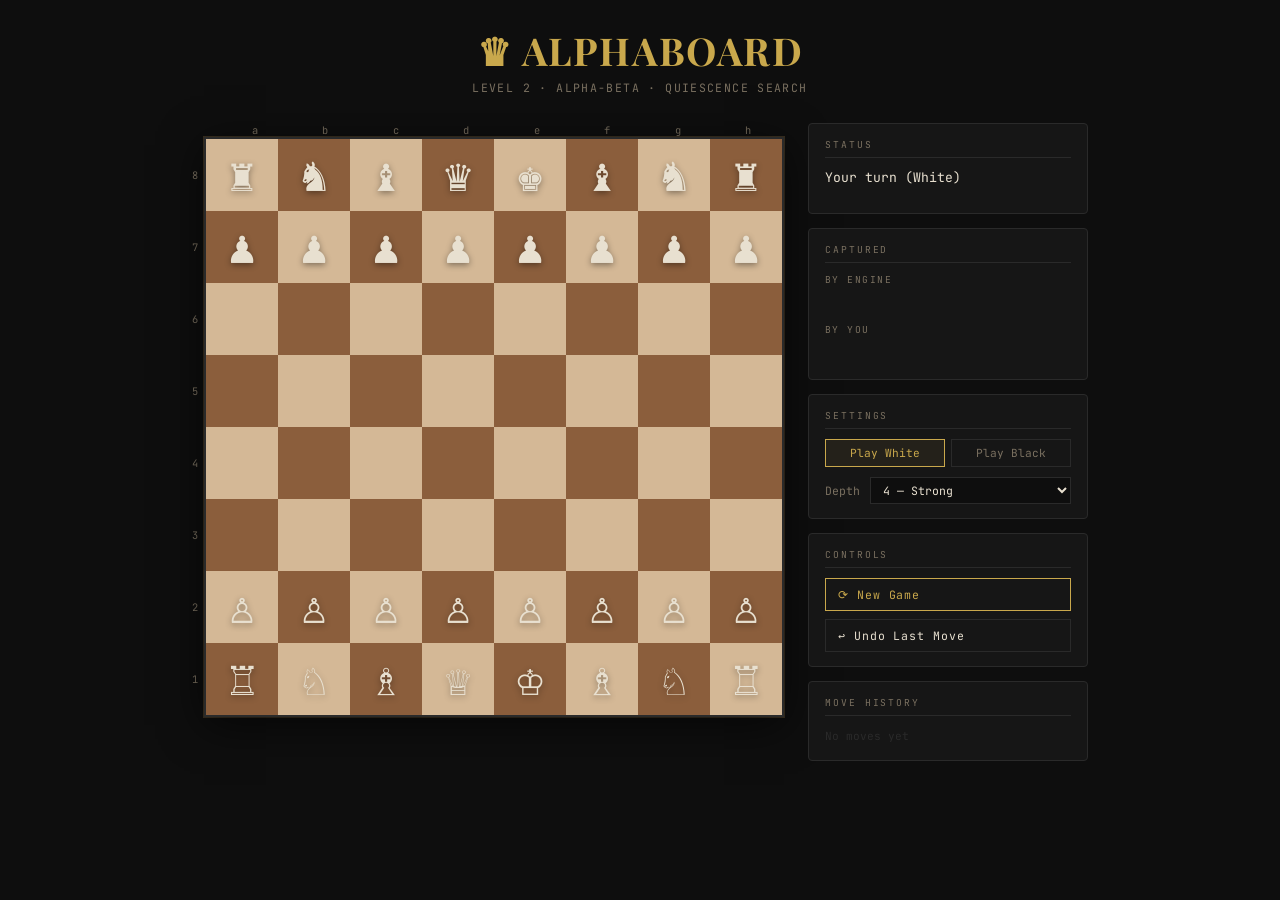
==== commit 17864285: "Rename Chess Engine to AlphaBoard" ====
--- a/index.html
+++ b/index.html
@@ -472,7 +472,7 @@
 <body>
 
 <header>
-  <h1>♛ Chess Engine</h1>
+  <h1>♛ AlphaBoard</h1>
   <p>LEVEL 2 · ALPHA-BETA · QUIESCENCE SEARCH</p>
 </header>
 
